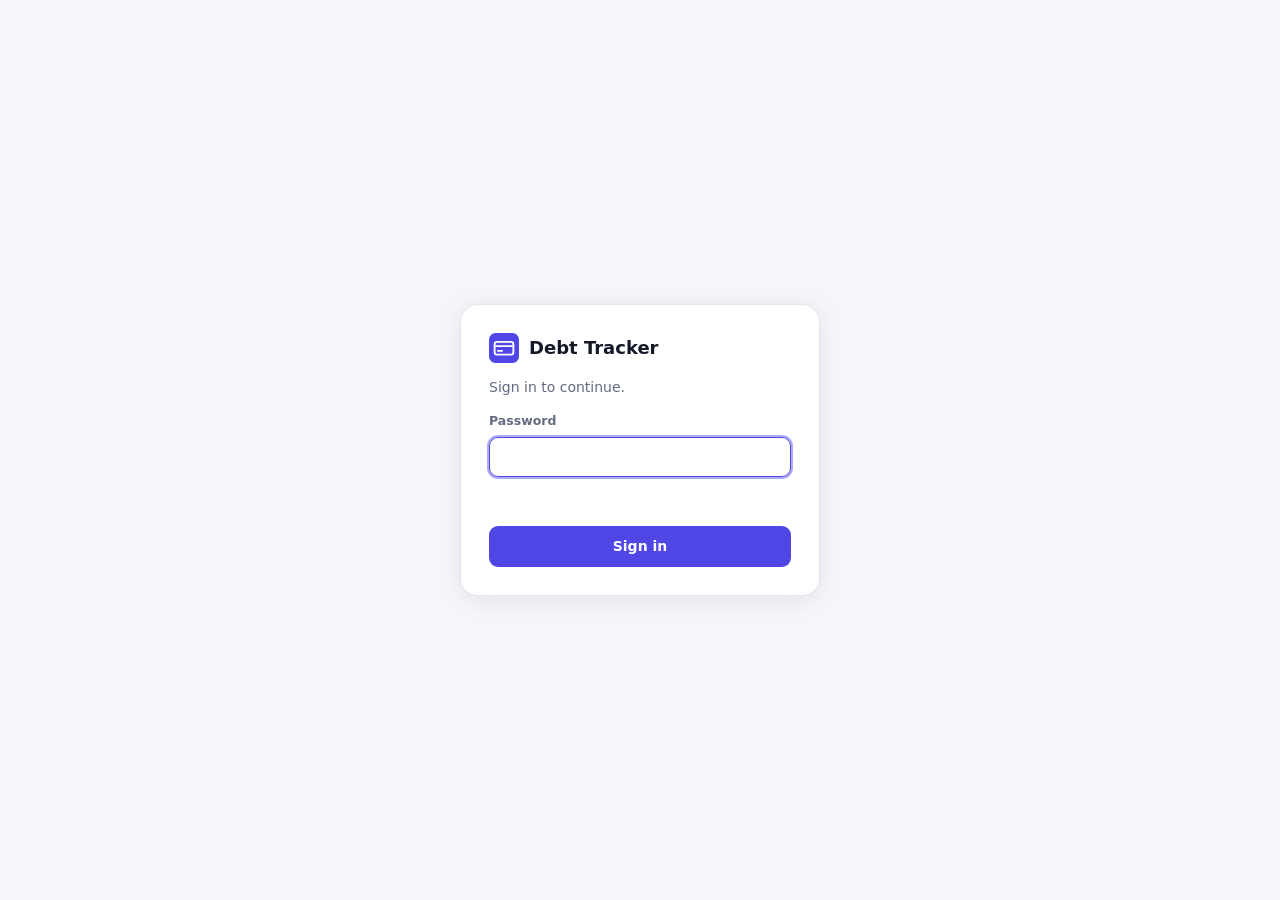
==== login.html @ 140725c3 "Debt tracker: self-hosted web app with installer Tracks credit cards, personal/auto loans and mortga" ====
<!doctype html>
<html lang="en">
<head>
  <meta charset="utf-8">
  <meta name="viewport" content="width=device-width, initial-scale=1">
  <meta name="theme-color" content="#4f46e5">
  <title>Sign in · Debt Tracker</title>
  <link rel="icon" href="icon.svg" type="image/svg+xml">
  <link rel="manifest" href="manifest.webmanifest">
  <style>
    :root { --bg:#f5f6fa; --surface:#fff; --border:#e3e6ee; --text:#151826; --muted:#646b80; --accent:#4f46e5; --danger:#dc2626; color-scheme: light; }
    @media (prefers-color-scheme: dark) {
      :root { --bg:#0e1016; --surface:#161922; --border:#2a2f3c; --text:#e9ebf2; --muted:#9399ab; --accent:#8b85ff; --danger:#f87171; color-scheme: dark; }
    }
    * { box-sizing: border-box; }
    body { margin: 0; min-height: 100vh; display: grid; place-items: center; padding: 16px;
      font: 14px/1.5 Inter, ui-sans-serif, system-ui, -apple-system, "Segoe UI", Roboto, sans-serif; background: var(--bg); color: var(--text); }
    form { width: min(360px, 100%); background: var(--surface); border: 1px solid var(--border); border-radius: 18px; padding: 28px;
      box-shadow: 0 4px 24px rgba(16,24,40,.08); display: flex; flex-direction: column; gap: 14px; }
    .brand { display: flex; align-items: center; gap: 10px; font-weight: 700; font-size: 18px; }
    .brand img { width: 30px; height: 30px; }
    p { margin: 0; color: var(--muted); }
    label { display: flex; flex-direction: column; gap: 6px; font-size: 12.5px; font-weight: 600; color: var(--muted); }
    input { font: inherit; color: var(--text); background: var(--surface); border: 1px solid var(--border); border-radius: 9px; padding: 10px 12px; }
    input:focus { outline: 2px solid color-mix(in srgb, var(--accent) 45%, transparent); border-color: var(--accent); }
    button { font: inherit; font-weight: 600; border: 0; border-radius: 9px; padding: 10px; background: var(--accent); color: #fff; cursor: pointer; }
    button:disabled { opacity: .6; cursor: default; }
    .error { color: var(--danger); font-weight: 550; min-height: 1.5em; }
  </style>
</head>
<body>
  <form id="f">
    <div class="brand"><img src="icon.svg" alt="">Debt Tracker</div>
    <p>Sign in to continue.</p>
    <label>Password<input type="password" name="password" autocomplete="current-password" required autofocus></label>
    <div class="error" id="err" role="alert"></div>
    <button id="btn">Sign in</button>
  </form>
  <script>
    const f = document.getElementById('f'), err = document.getElementById('err'), btn = document.getElementById('btn');
    f.addEventListener('submit', async e => {
      e.preventDefault(); err.textContent = ''; btn.disabled = true;
      try {
        const r = await fetch('api/login', { method: 'POST', headers: { 'Content-Type': 'application/json' }, body: JSON.stringify({ password: f.password.value }) });
        if (r.ok) { location.replace('./'); return; }
        err.textContent = (await r.json().catch(() => ({}))).error || 'Sign in failed';
        f.password.select();
      } catch { err.textContent = 'Cannot reach the server'; }
      btn.disabled = false;
    });
  </script>
</body>
</html>
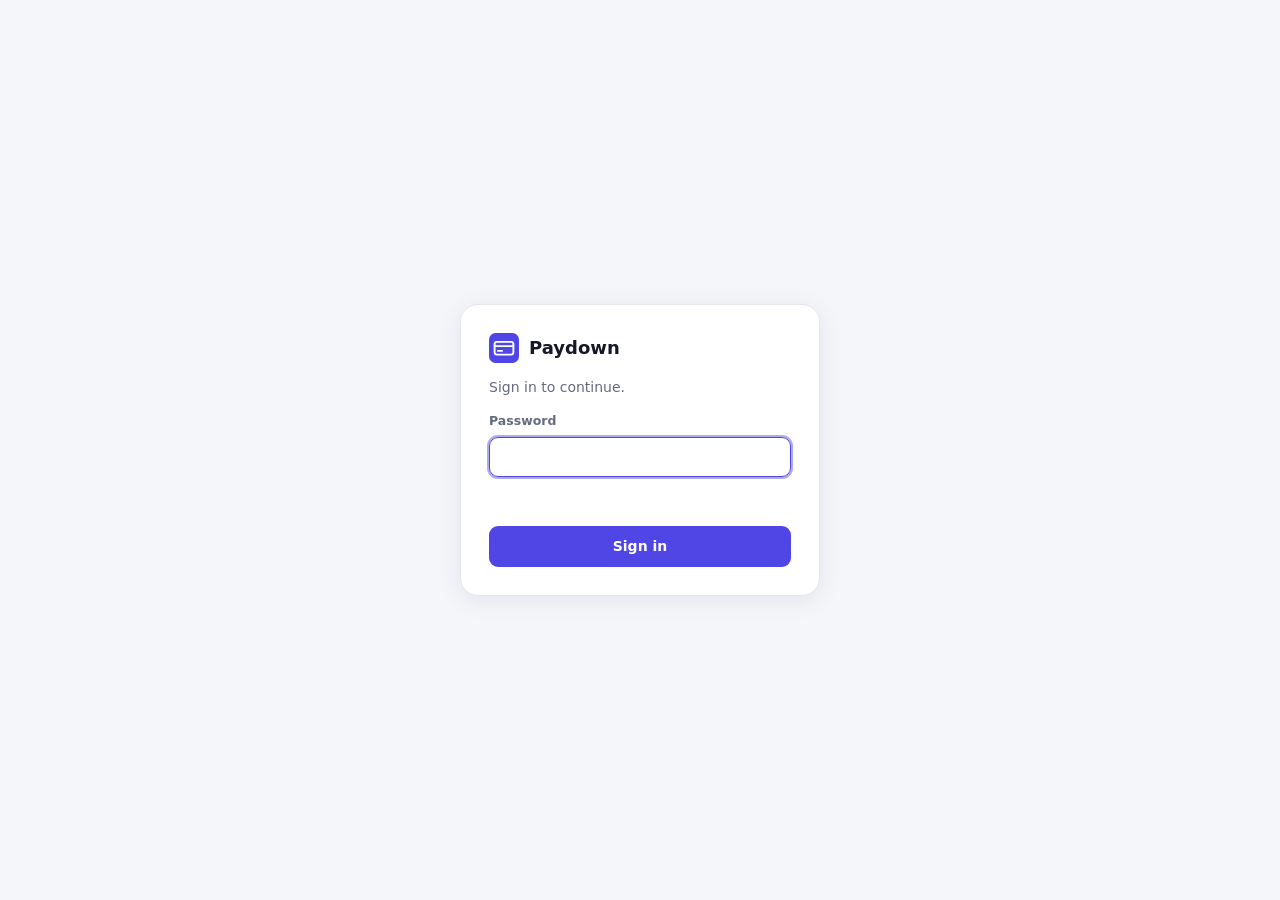
==== commit 1cbab4c5: "Rename app to Paydown App name, CLI (paydown), systemd service, service user, install paths (/opt/pa" ====
--- a/login.html
+++ b/login.html
@@ -4,7 +4,7 @@
   <meta charset="utf-8">
   <meta name="viewport" content="width=device-width, initial-scale=1">
   <meta name="theme-color" content="#4f46e5">
-  <title>Sign in · Debt Tracker</title>
+  <title>Sign in · Paydown</title>
   <link rel="icon" href="icon.svg" type="image/svg+xml">
   <link rel="manifest" href="manifest.webmanifest">
   <style>
@@ -30,7 +30,7 @@
 </head>
 <body>
   <form id="f">
-    <div class="brand"><img src="icon.svg" alt="">Debt Tracker</div>
+    <div class="brand"><img src="icon.svg" alt="">Paydown</div>
     <p>Sign in to continue.</p>
     <label>Password<input type="password" name="password" autocomplete="current-password" required autofocus></label>
     <div class="error" id="err" role="alert"></div>
